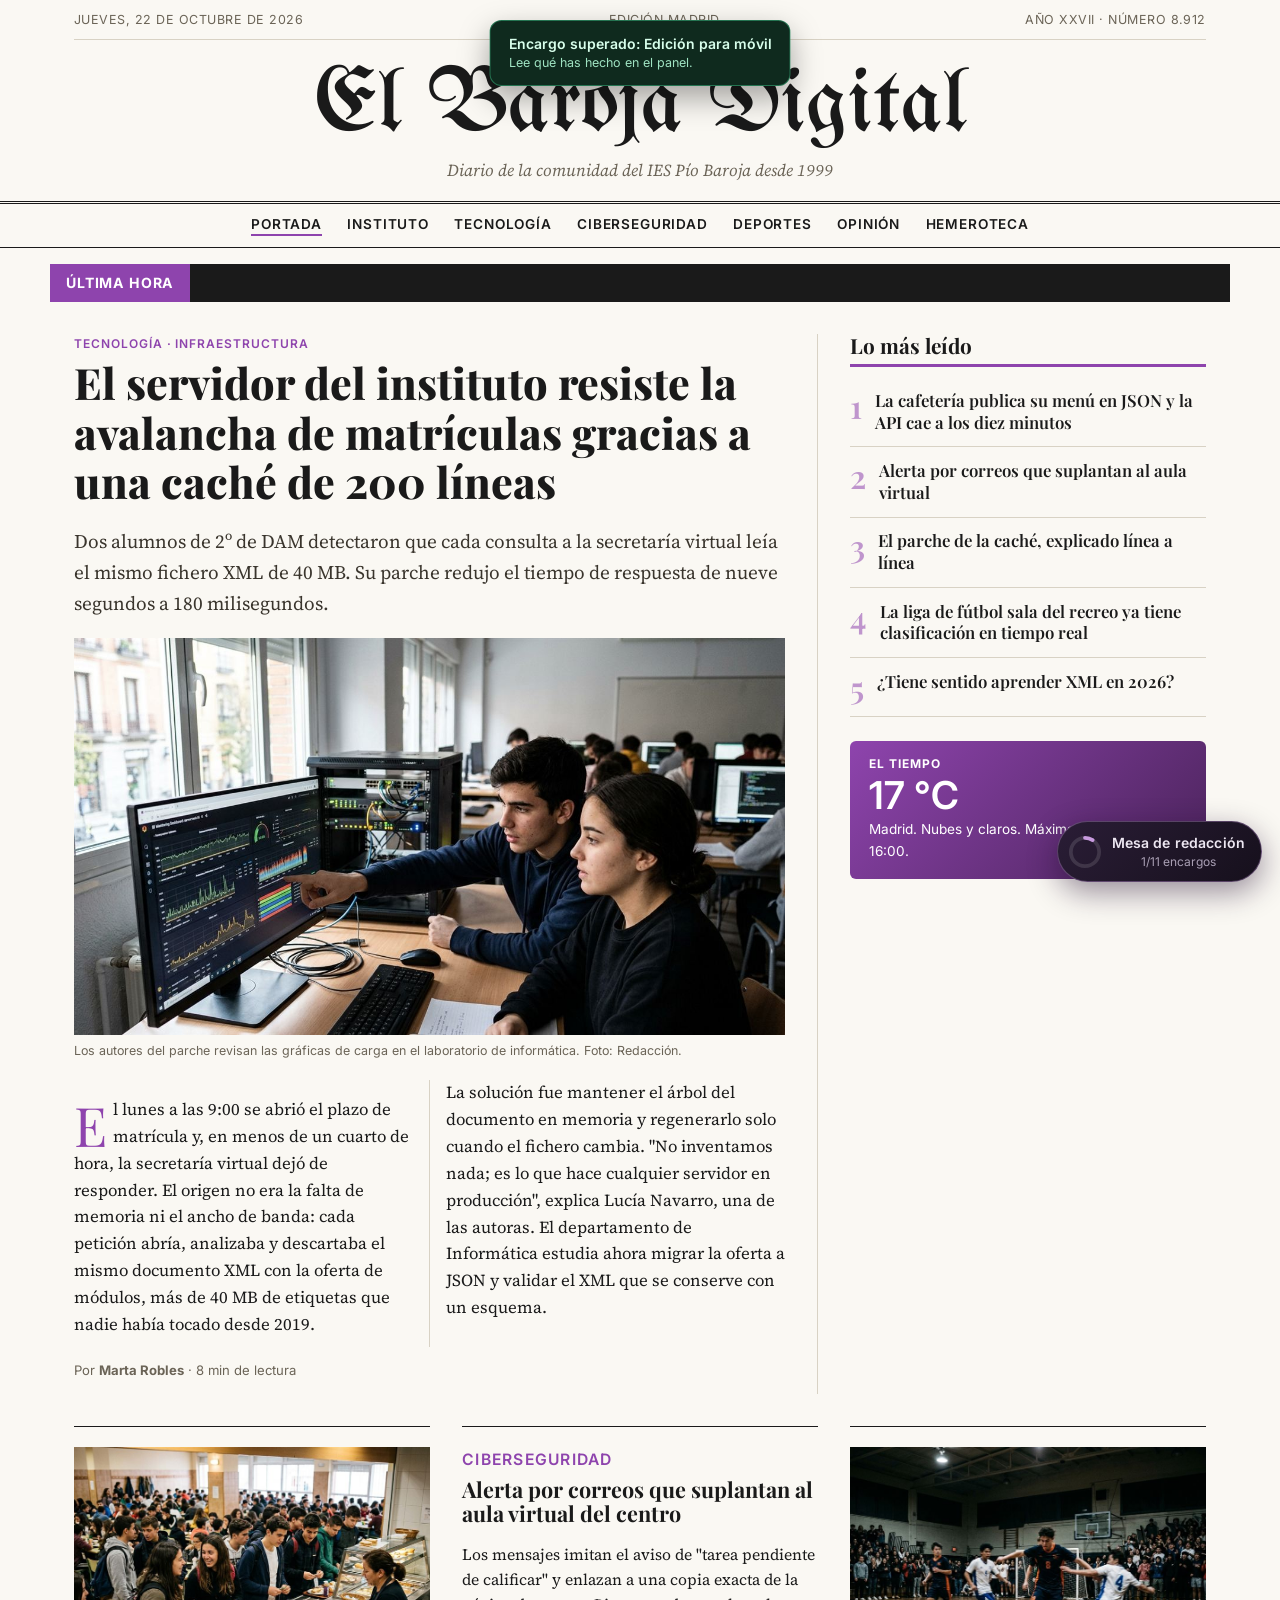
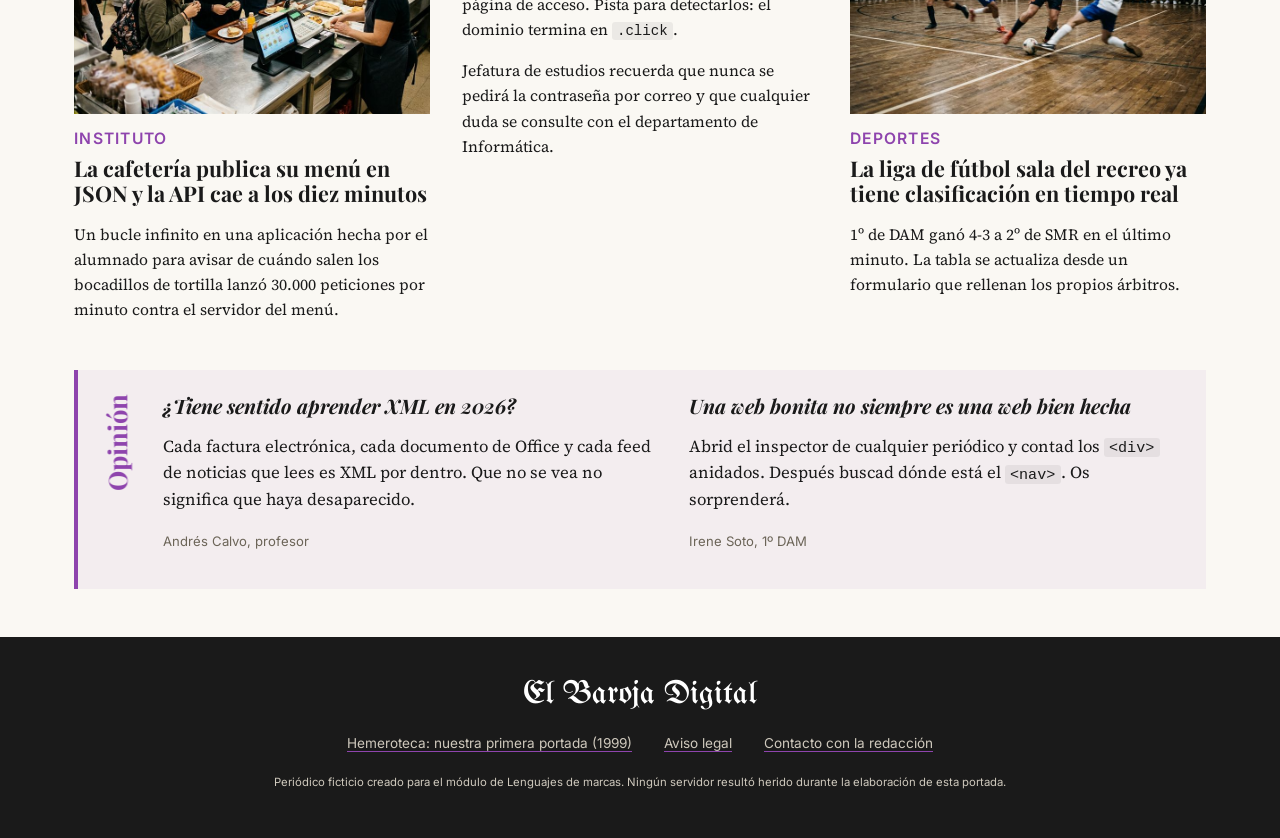
==== index.html @ d78515c4 "feat: version inicial de El Baroja Digital para GitHub Pages" ====
<!DOCTYPE html>
<html lang="es">
<head>
    <meta charset="UTF-8">
    <meta name="viewport" content="width=device-width, initial-scale=1.0">
    <title>El Baroja Digital | Diario de la comunidad del IES Pío Baroja</title>
    <meta name="description" content="Noticias del IES Pío Baroja: tecnología, ciberseguridad, vida en el centro, deportes y opinión.">
    <!-- Nota de cierre para la redacción: la clave de esta edición es LINOTIPIA. No publicar. -->
    <link rel="icon" href="data:,">
    <link rel="preconnect" href="https://fonts.googleapis.com">
    <link rel="preconnect" href="https://fonts.gstatic.com" crossorigin>
    <link rel="stylesheet" href="https://fonts.googleapis.com/css2?family=UnifrakturMaguntia&family=Playfair+Display:wght@600;800&family=Source+Serif+4:opsz,wght@8..60,400;8..60,600&family=Inter:wght@400;600&display=swap">
    <link rel="stylesheet" href="css/estilos.css">
    <script src="js/redaccion.js" defer></script>
</head>
<body>
    <header class="cabecera">
        <div class="cabecera-barra">
            <span>Jueves, 22 de octubre de 2026</span>
            <span>Edición Madrid</span>
            <span>Año XXVII &middot; Número 8.912</span>
        </div>
        <h1 class="cabecera-titulo">El Baroja Digital</h1>
        <p class="cabecera-lema">Diario de la comunidad del IES Pío Baroja desde 1999</p>
    </header>

    <nav class="menu-secciones" aria-label="Secciones">
        <ul>
            <li><a href="index.html" aria-current="page">Portada</a></li>
            <li><a href="#instituto">Instituto</a></li>
            <li><a href="#tecnologia">Tecnología</a></li>
            <li><a href="#ciberseguridad">Ciberseguridad</a></li>
            <li><a href="#deportes">Deportes</a></li>
            <li><a href="#opinion">Opinión</a></li>
            <li><a href="hemeroteca/1999.html">Hemeroteca</a></li>
        </ul>
    </nav>

    <div class="ultima-hora" role="status">
        <strong>Última hora</strong>
        <p><span>La biblioteca amplía su horario en periodo de exámenes &middot; El aula 2.14 estrena proyector láser &middot; Abierto el plazo para las prácticas en empresa de 2º DAM &middot; Mañana, simulacro de evacuación a las 10:30</span></p>
    </div>

    <main class="portada">
        <article class="noticia-principal" id="tecnologia">
            <p class="antetitulo">Tecnología &middot; Infraestructura</p>
            <h2 id="titular-principal">El servidor del instituto resiste la avalancha de matrículas gracias a una caché de 200 líneas</h2>
            <p class="entradilla">Dos alumnos de 2º de DAM detectaron que cada consulta a la secretaría virtual leía el mismo fichero XML de 40 MB. Su parche redujo el tiempo de respuesta de nueve segundos a 180 milisegundos.</p>
            <figure>
                <img id="foto-principal" src="img/servidor.jpg" width="1200" height="670">
                <figcaption>Los autores del parche revisan las gráficas de carga en el laboratorio de informática. Foto: Redacción.</figcaption>
            </figure>
            <div class="cuerpo">
                <p>El lunes a las 9:00 se abrió el plazo de matrícula y, en menos de un cuarto de hora, la secretaría virtual dejó de responder. El origen no era la falta de memoria ni el ancho de banda: cada petición abría, analizaba y descartaba el mismo documento XML con la oferta de módulos, más de 40 MB de etiquetas que nadie había tocado desde 2019.</p>
                <p>La solución fue mantener el árbol del documento en memoria y regenerarlo solo cuando el fichero cambia. "No inventamos nada; es lo que hace cualquier servidor en producción", explica Lucía Navarro, una de las autoras. El departamento de Informática estudia ahora migrar la oferta a JSON y validar el XML que se conserve con un esquema.</p>
            </div>
            <p class="firma">Por <strong>Marta Robles</strong> &middot; 8 min de lectura</p>
        </article>

        <aside class="lo-mas-leido" aria-labelledby="titulo-mas-leido">
            <h2 id="titulo-mas-leido">Lo más leído</h2>
            <ol>
                <li><a href="#cafeteria">La cafetería publica su menú en JSON y la API cae a los diez minutos</a></li>
                <li><a href="#ciberseguridad">Alerta por correos que suplantan al aula virtual</a></li>
                <li><a href="#tecnologia">El parche de la caché, explicado línea a línea</a></li>
                <li><a href="#deportes">La liga de fútbol sala del recreo ya tiene clasificación en tiempo real</a></li>
                <li><a href="#opinion">¿Tiene sentido aprender XML en 2026?</a></li>
            </ol>
            <section class="tiempo" aria-label="El tiempo en Madrid">
                <h3>El tiempo</h3>
                <p class="tiempo-grados">17 &deg;C</p>
                <p>Madrid. Nubes y claros. Máxima de 21 &deg;C a las 16:00.</p>
            </section>
        </aside>

        <article class="noticia" id="cafeteria">
            <img src="img/cafeteria.jpg" alt="Cola de estudiantes frente a la barra de la cafetería con una tableta que muestra el menú" width="800" height="597" loading="lazy">
            <p class="antetitulo">Instituto</p>
            <h2>La cafetería publica su menú en JSON y la API cae a los diez minutos</h2>
            <p>Un bucle infinito en una aplicación hecha por el alumnado para avisar de cuándo salen los bocadillos de tortilla lanzó 30.000 peticiones por minuto contra el servidor del menú.</p>
        </article>

        <article class="noticia" id="ciberseguridad">
            <p class="antetitulo">Ciberseguridad</p>
            <h2>Alerta por correos que suplantan al aula virtual del centro</h2>
            <p>Los mensajes imitan el aviso de "tarea pendiente de calificar" y enlazan a una copia exacta de la página de acceso. Pista para detectarlos: el dominio termina en <code>.click</code>.</p>
            <p>Jefatura de estudios recuerda que nunca se pedirá la contraseña por correo y que cualquier duda se consulte con el departamento de Informática.</p>
        </article>

        <article class="noticia" id="deportes">
            <img src="img/futsal.jpg" alt="Jugadores disputando el balón en un partido de fútbol sala en el gimnasio del instituto" width="800" height="597" loading="lazy">
            <p class="antetitulo">Deportes</p>
            <h2>La liga de fútbol sala del recreo ya tiene clasificación en tiempo real</h2>
            <p>1º de DAM ganó 4-3 a 2º de SMR en el último minuto. La tabla se actualiza desde un formulario que rellenan los propios árbitros.</p>
        </article>

        <section class="opinion" id="opinion" aria-labelledby="titulo-opinion">
            <h2 id="titulo-opinion">Opinión</h2>
            <article class="columna">
                <h3>¿Tiene sentido aprender XML en 2026?</h3>
                <p>Cada factura electrónica, cada documento de Office y cada feed de noticias que lees es XML por dentro. Que no se vea no significa que haya desaparecido.</p>
                <p class="firma">Andrés Calvo, profesor</p>
            </article>
            <article class="columna">
                <h3>Una web bonita no siempre es una web bien hecha</h3>
                <p>Abrid el inspector de cualquier periódico y contad los <code>&lt;div&gt;</code> anidados. Después buscad dónde está el <code>&lt;nav&gt;</code>. Os sorprenderá.</p>
                <p class="firma">Irene Soto, 1º DAM</p>
            </article>
        </section>
    </main>

    <footer class="pie">
        <p class="pie-titulo">El Baroja Digital</p>
        <ul>
            <li><a href="hemeroteca/1999.html">Hemeroteca: nuestra primera portada (1999)</a></li>
            <li><a href="#">Aviso legal</a></li>
            <li><a href="#">Contacto con la redacción</a></li>
        </ul>
        <p><small>Periódico ficticio creado para el módulo de Lenguajes de marcas. Ningún servidor resultó herido durante la elaboración de esta portada.</small></p>
    </footer>
</body>
</html>
---- css/estilos.css ----
/* ==========================================================================
   El Baroja Digital - hoja de estilos de la portada
   Todo el aspecto visual vive aquí: si esta hoja desaparece, el contenido
   sigue intacto y solo queda la presentación por defecto del navegador.
   ========================================================================== */

:root {
    --css-activo: 1;                 /* Testigo: indica que esta hoja está cargada */
    --color-marca: #8e44ad;          /* Color corporativo del periódico */
    --color-tinta: #1a1a1a;
    --color-papel: #faf8f3;
    --color-filete: #d8d2c4;
    --color-suave: #6b6457;
    --fuente-cabecera: "UnifrakturMaguntia", "Old English Text MT", serif;
    --fuente-titular: "Playfair Display", Georgia, serif;
    --fuente-texto: "Source Serif 4", Georgia, serif;
    --fuente-interfaz: "Inter", "Segoe UI", system-ui, sans-serif;
    --ancho-max: 1180px;
}

*,
*::before,
*::after {
    box-sizing: border-box;
}

body {
    margin: 0;
    background: var(--color-papel);
    color: var(--color-tinta);
    font-family: var(--fuente-texto);
    font-size: 1.05rem;
    line-height: 1.6;
}

a {
    color: inherit;
    text-decoration-color: var(--color-marca);
    text-underline-offset: 3px;
    transition: color 0.2s ease;
}

a:hover {
    color: var(--color-marca);
}

img {
    display: block;
    max-width: 100%;
    height: auto;
}

code {
    font-size: 0.9em;
    background: rgba(0, 0, 0, 0.06);
    padding: 0.05em 0.35em;
    border-radius: 3px;
}

/* ---------- Cabecera ---------- */

.cabecera {
    max-width: var(--ancho-max);
    margin: 0 auto;
    padding: 0 1.5rem;
    text-align: center;
}

.cabecera-barra {
    display: flex;
    justify-content: space-between;
    gap: 1rem;
    padding: 0.6rem 0;
    border-bottom: 1px solid var(--color-filete);
    font-family: var(--fuente-interfaz);
    font-size: 0.78rem;
    letter-spacing: 0.04em;
    text-transform: uppercase;
    color: var(--color-suave);
}

.cabecera-titulo {
    margin: 1.2rem 0 0;
    font-family: var(--fuente-cabecera);
    font-weight: 400;
    font-size: clamp(2.8rem, 8vw, 5.6rem);
    line-height: 1.05;
    animation: entrada 0.9s ease-out both;
}

.cabecera-lema {
    margin: 0.3rem 0 1rem;
    font-style: italic;
    color: var(--color-suave);
}

@keyframes entrada {
    from { opacity: 0; transform: translateY(-12px); letter-spacing: 0.08em; }
    to   { opacity: 1; transform: none; letter-spacing: normal; }
}

/* ---------- Menú de secciones (Flexbox) ---------- */

.menu-secciones {
    position: sticky;
    top: 0;
    z-index: 10;
    background: var(--color-papel);
    border-top: 3px double var(--color-tinta);
    border-bottom: 1px solid var(--color-tinta);
}

.menu-secciones ul {
    display: flex;
    flex-direction: row;
    flex-wrap: wrap;
    justify-content: center;
    gap: 0.25rem 1.6rem;
    max-width: var(--ancho-max);
    margin: 0 auto;
    padding: 0.65rem 1.5rem;
    list-style: none;
    font-family: var(--fuente-interfaz);
    font-size: 0.85rem;
    font-weight: 600;
    text-transform: uppercase;
    letter-spacing: 0.06em;
}

.menu-secciones a {
    text-decoration: none;
    padding-bottom: 2px;
    border-bottom: 2px solid transparent;
}

.menu-secciones a:hover,
.menu-secciones a[aria-current="page"] {
    border-bottom-color: var(--color-marca);
}

/* ---------- Última hora ---------- */

.ultima-hora {
    display: flex;
    align-items: center;
    max-width: var(--ancho-max);
    margin: 1rem auto 0;
    overflow: hidden;
    font-family: var(--fuente-interfaz);
    font-size: 0.88rem;
    background: var(--color-tinta);
    color: #fff;
}

.ultima-hora strong {
    flex-shrink: 0;
    padding: 0.5rem 1rem;
    background: var(--color-marca);
    text-transform: uppercase;
    letter-spacing: 0.06em;
}

.ultima-hora p {
    margin: 0;
    white-space: nowrap;
    overflow: hidden;
}

.ultima-hora span {
    display: inline-block;
    padding-left: 100%;
    animation: teletipo 32s linear infinite;
}

@keyframes teletipo {
    to { transform: translateX(-100%); }
}

/* ---------- Portada (CSS Grid) ---------- */

.portada {
    display: grid;
    grid-template-columns: repeat(3, 1fr);
    gap: 2rem;
    max-width: var(--ancho-max);
    margin: 0 auto;
    padding: 2rem 1.5rem 3rem;
}

.antetitulo {
    margin: 0 0 0.3rem;
    font-family: var(--fuente-interfaz);
    font-size: 0.75rem;
    font-weight: 600;
    text-transform: uppercase;
    letter-spacing: 0.08em;
    color: var(--color-marca);
}

.portada h2,
.portada h3 {
    font-family: var(--fuente-titular);
    line-height: 1.15;
    margin: 0 0 0.6rem;
}

.noticia-principal {
    grid-column: span 2;
    padding: 0 2rem 0 0;
    border-right: 1px solid var(--color-filete);
}

.noticia-principal h2 {
    font-size: clamp(1.8rem, 3.6vw, 2.7rem);
    font-weight: 800;
}

.entradilla {
    font-size: 1.2rem;
    color: #3a352d;
}

figure {
    margin: 1.2rem 0;
}

figure img {
    transition: filter 0.4s ease;
    filter: saturate(0.9);
}

figure:hover img {
    filter: saturate(1.1);
}

figcaption {
    margin-top: 0.4rem;
    font-family: var(--fuente-interfaz);
    font-size: 0.78rem;
    color: var(--color-suave);
}

.cuerpo {
    column-count: 2;
    column-gap: 2rem;
    column-rule: 1px solid var(--color-filete);
}

.cuerpo p:first-child::first-letter {
    float: left;
    font-family: var(--fuente-titular);
    font-size: 3.4rem;
    line-height: 0.85;
    padding: 0.3rem 0.4rem 0 0;
    color: var(--color-marca);
}

.firma {
    font-family: var(--fuente-interfaz);
    font-size: 0.82rem;
    color: var(--color-suave);
}

/* Lo más leído */

.lo-mas-leido h2 {
    font-size: 1.3rem;
    padding-bottom: 0.4rem;
    border-bottom: 3px solid var(--color-marca);
}

.lo-mas-leido ol {
    margin: 0;
    padding: 0;
    list-style: none;
    counter-reset: ranking;
}

.lo-mas-leido li {
    counter-increment: ranking;
    display: flex;
    gap: 0.8rem;
    padding: 0.8rem 0;
    border-bottom: 1px solid var(--color-filete);
    font-family: var(--fuente-titular);
    font-weight: 600;
    line-height: 1.3;
}

.lo-mas-leido li::before {
    content: counter(ranking);
    font-size: 2rem;
    line-height: 1;
    color: var(--color-marca);
    opacity: 0.55;
}

.lo-mas-leido a {
    text-decoration: none;
}

.tiempo {
    margin-top: 1.5rem;
    padding: 1rem 1.2rem;
    background: linear-gradient(135deg, var(--color-marca), #4a235a);
    color: #fff;
    border-radius: 6px;
    font-family: var(--fuente-interfaz);
    font-size: 0.85rem;
}

.tiempo h3 {
    font-family: var(--fuente-interfaz);
    font-size: 0.75rem;
    text-transform: uppercase;
    letter-spacing: 0.08em;
    margin: 0;
}

.tiempo p {
    margin: 0.2rem 0 0;
}

.tiempo-grados {
    font-size: 2.4rem;
    font-weight: 600;
    line-height: 1.1;
}

/* Noticias secundarias */

.noticia {
    padding-top: 1.2rem;
    border-top: 1px solid var(--color-tinta);
}

.noticia img {
    margin-bottom: 0.8rem;
    aspect-ratio: 4 / 3;
    object-fit: cover;
}

.noticia h2 {
    font-size: 1.35rem;
}

.noticia p {
    font-size: 0.98rem;
}

/* Opinión */

.opinion {
    grid-column: 1 / -1;
    display: grid;
    grid-template-columns: auto 1fr 1fr;
    gap: 2rem;
    align-items: start;
    padding: 1.5rem;
    background: rgba(142, 68, 173, 0.06);
    border-left: 4px solid var(--color-marca);
}

.opinion > h2 {
    writing-mode: vertical-rl;
    transform: rotate(180deg);
    font-size: 1.6rem;
    margin: 0;
    color: var(--color-marca);
}

.columna h3 {
    font-size: 1.25rem;
    font-style: italic;
}

/* ---------- Pie ---------- */

.pie {
    padding: 2rem 1.5rem;
    background: var(--color-tinta);
    color: #cfc9bd;
    text-align: center;
    font-family: var(--fuente-interfaz);
    font-size: 0.85rem;
}

.pie-titulo {
    margin: 0 0 0.8rem;
    font-family: var(--fuente-cabecera);
    font-size: 2rem;
    color: #fff;
}

.pie ul {
    display: flex;
    flex-wrap: wrap;
    justify-content: center;
    gap: 0.5rem 2rem;
    margin: 0 0 1rem;
    padding: 0;
    list-style: none;
}

/* ---------- Diseño adaptable: pantallas estrechas ---------- */

@media (max-width: 600px) {
    .cabecera-barra span:not(:first-child) {
        display: none;
    }

    .menu-secciones ul {
        justify-content: flex-start;
        flex-wrap: nowrap;
        overflow-x: auto;
    }

    .portada {
        grid-template-columns: 1fr;
        padding: 1.2rem 1rem 2rem;
    }

    .noticia-principal {
        grid-column: auto;
        padding: 0;
        border-right: none;
    }

    .cuerpo {
        column-count: 1;
    }

    .opinion {
        grid-template-columns: 1fr;
    }

    .opinion > h2 {
        writing-mode: horizontal-tb;
        transform: none;
    }
}
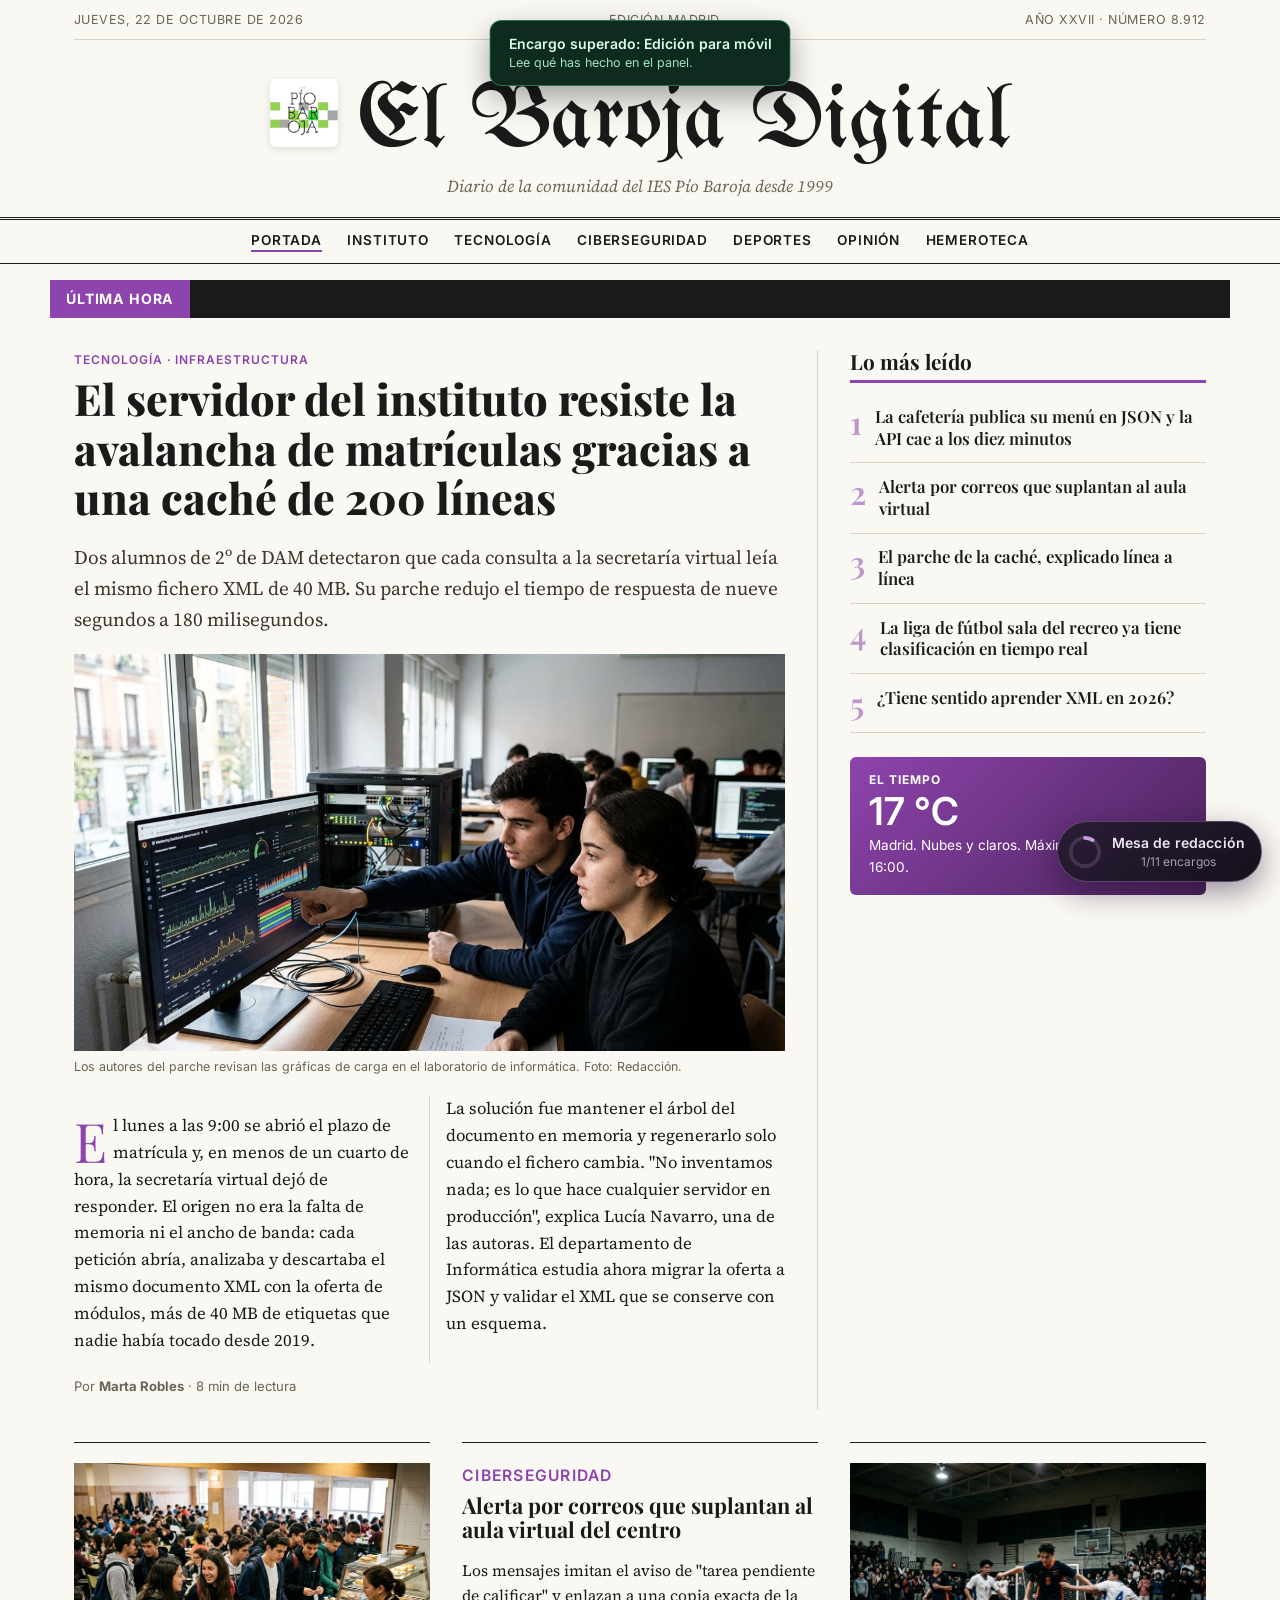
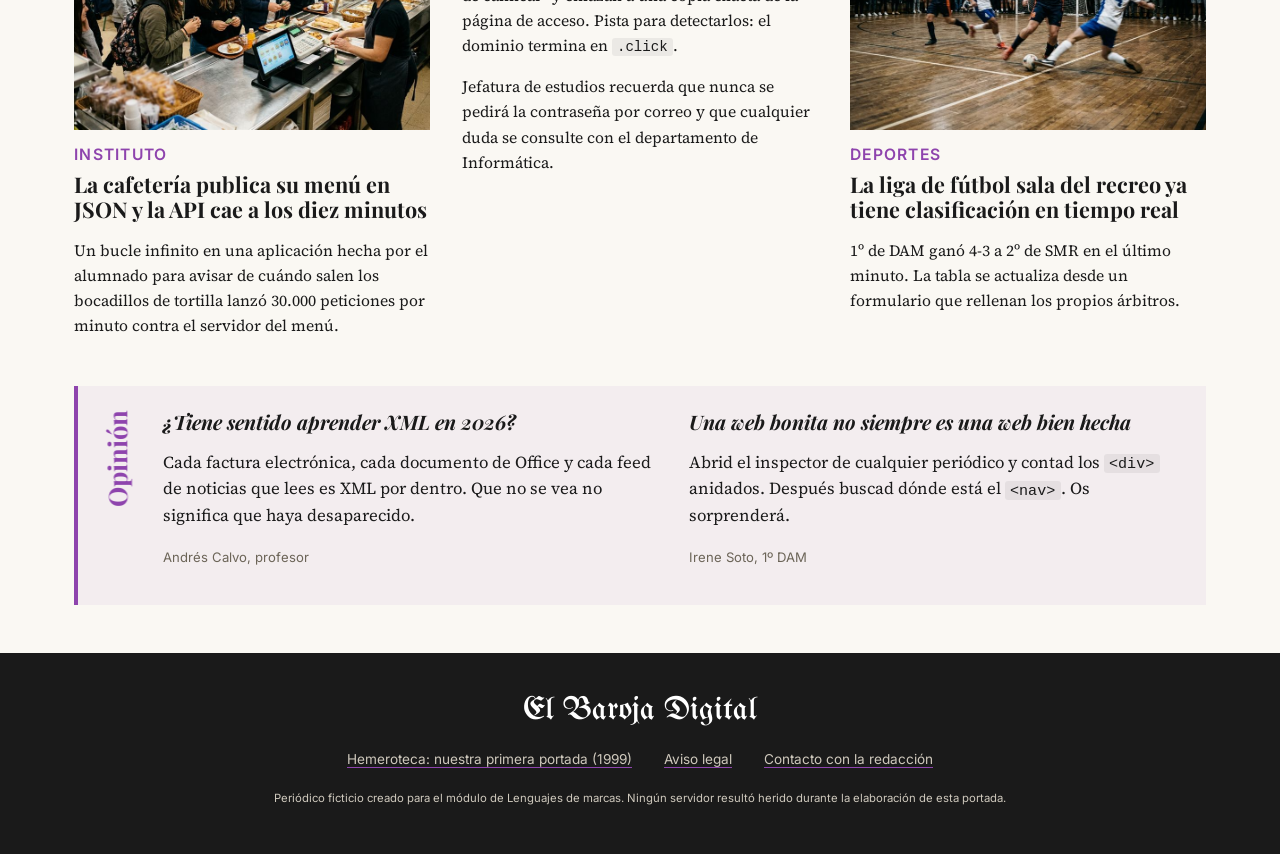
==== commit 4f2c4e56: "fix: corregir ruta del logo en README y anadir escudo en cabecera y favicon" ====
--- a/index.html
+++ b/index.html
@@ -1,4 +1,4 @@
-<!DOCTYPE html>
+﻿<!DOCTYPE html>
 <html lang="es">
 <head>
     <meta charset="UTF-8">
@@ -6,7 +6,7 @@
     <title>El Baroja Digital | Diario de la comunidad del IES Pío Baroja</title>
     <meta name="description" content="Noticias del IES Pío Baroja: tecnología, ciberseguridad, vida en el centro, deportes y opinión.">
     <!-- Nota de cierre para la redacción: la clave de esta edición es LINOTIPIA. No publicar. -->
-    <link rel="icon" href="data:,">
+    <link rel="icon" type="image/jpeg" href="logoIES.jpg">
     <link rel="preconnect" href="https://fonts.googleapis.com">
     <link rel="preconnect" href="https://fonts.gstatic.com" crossorigin>
     <link rel="stylesheet" href="https://fonts.googleapis.com/css2?family=UnifrakturMaguntia&family=Playfair+Display:wght@600;800&family=Source+Serif+4:opsz,wght@8..60,400;8..60,600&family=Inter:wght@400;600&display=swap">
@@ -20,7 +20,10 @@
             <span>Edición Madrid</span>
             <span>Año XXVII &middot; Número 8.912</span>
         </div>
-        <h1 class="cabecera-titulo">El Baroja Digital</h1>
+        <div class="cabecera-bloque-marca">
+            <img src="logoIES.jpg" alt="Logo IES Pío Baroja" class="cabecera-logo" width="70" height="70">
+            <h1 class="cabecera-titulo">El Baroja Digital</h1>
+        </div>
         <p class="cabecera-lema">Diario de la comunidad del IES Pío Baroja desde 1999</p>
     </header>
 
--- a/css/estilos.css
+++ b/css/estilos.css
@@ -1,4 +1,4 @@
-/* ==========================================================================
+﻿/* ==========================================================================
    El Baroja Digital - hoja de estilos de la portada
    Todo el aspecto visual vive aquí: si esta hoja desaparece, el contenido
    sigue intacto y solo queda la presentación por defecto del navegador.
@@ -79,6 +79,9 @@
     color: var(--color-suave);
 }
 
+
+.cabecera-bloque-marca { display: flex; align-items: center; justify-content: center; gap: 1.2rem; margin-top: 1rem; }
+.cabecera-logo { width: 68px; height: auto; border-radius: 6px; box-shadow: 0 2px 8px rgba(0,0,0,0.12); }
 .cabecera-titulo {
     margin: 1.2rem 0 0;
     font-family: var(--fuente-cabecera);
